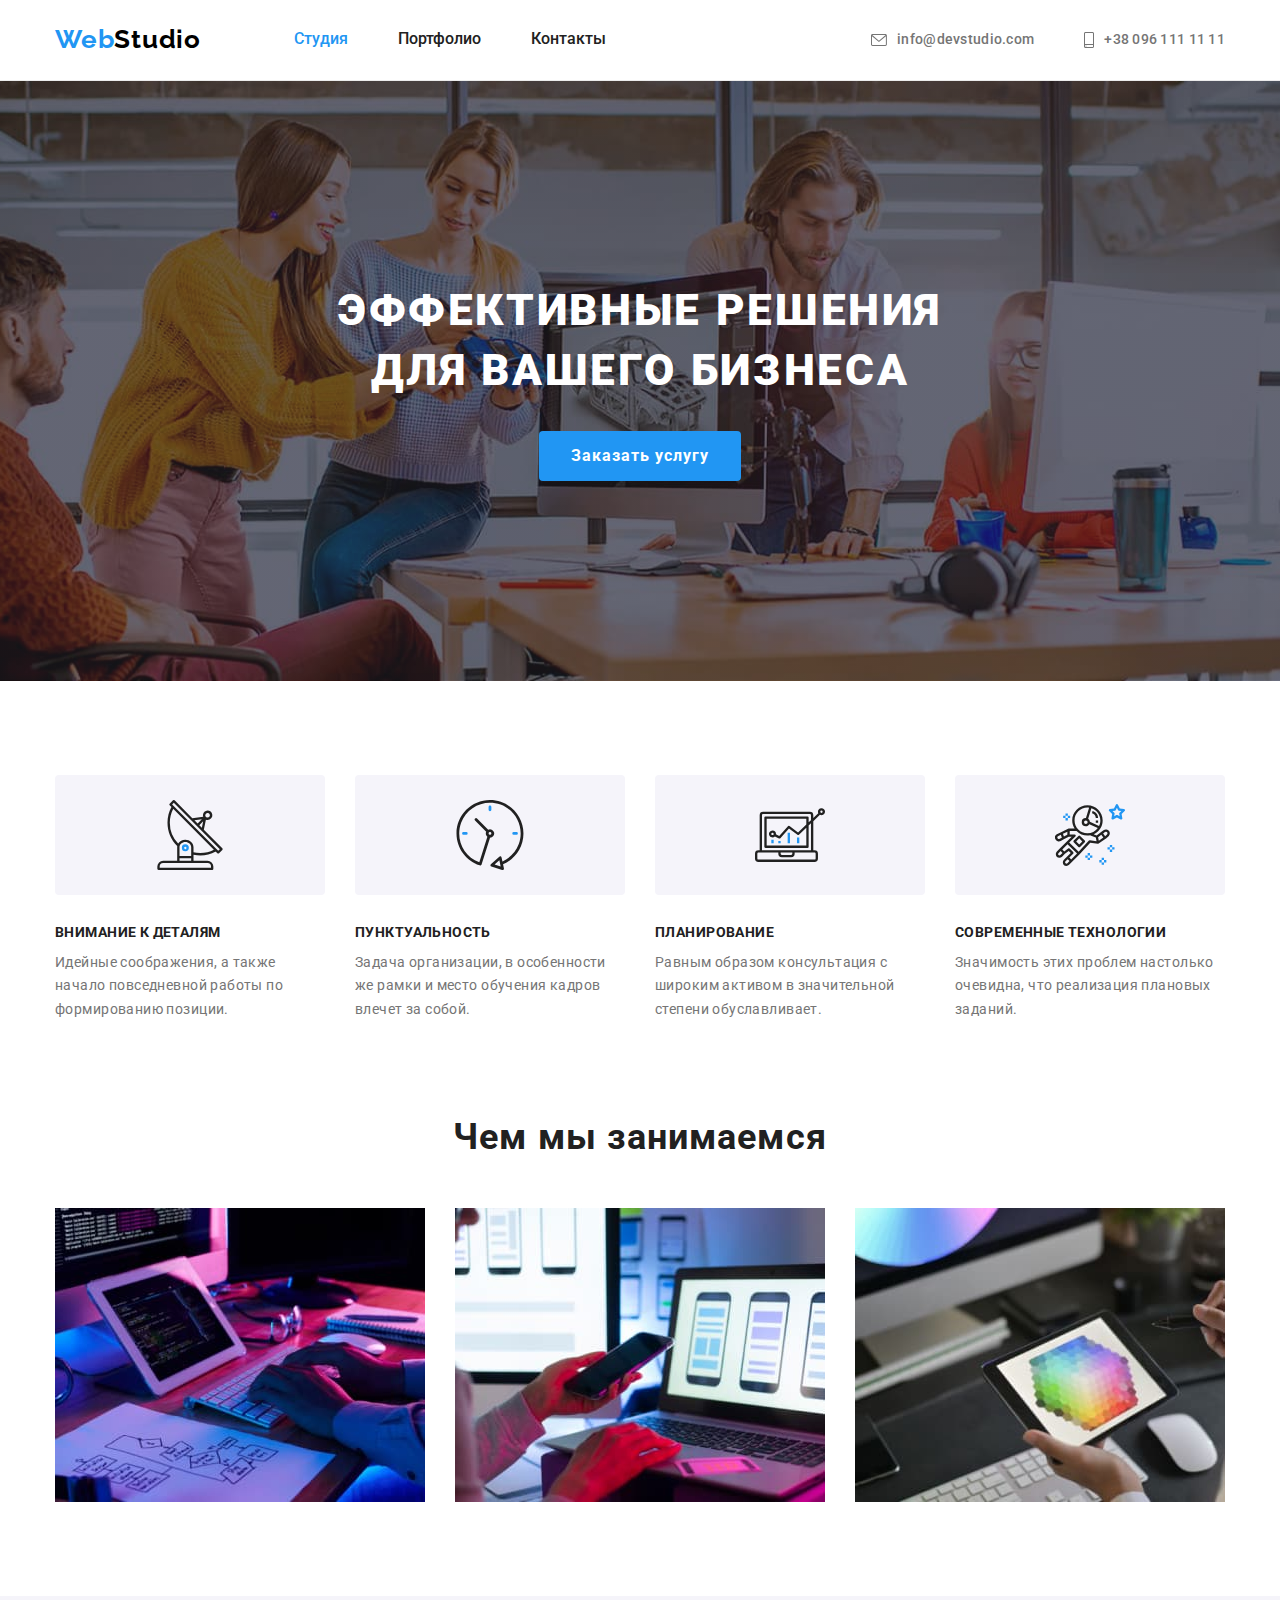
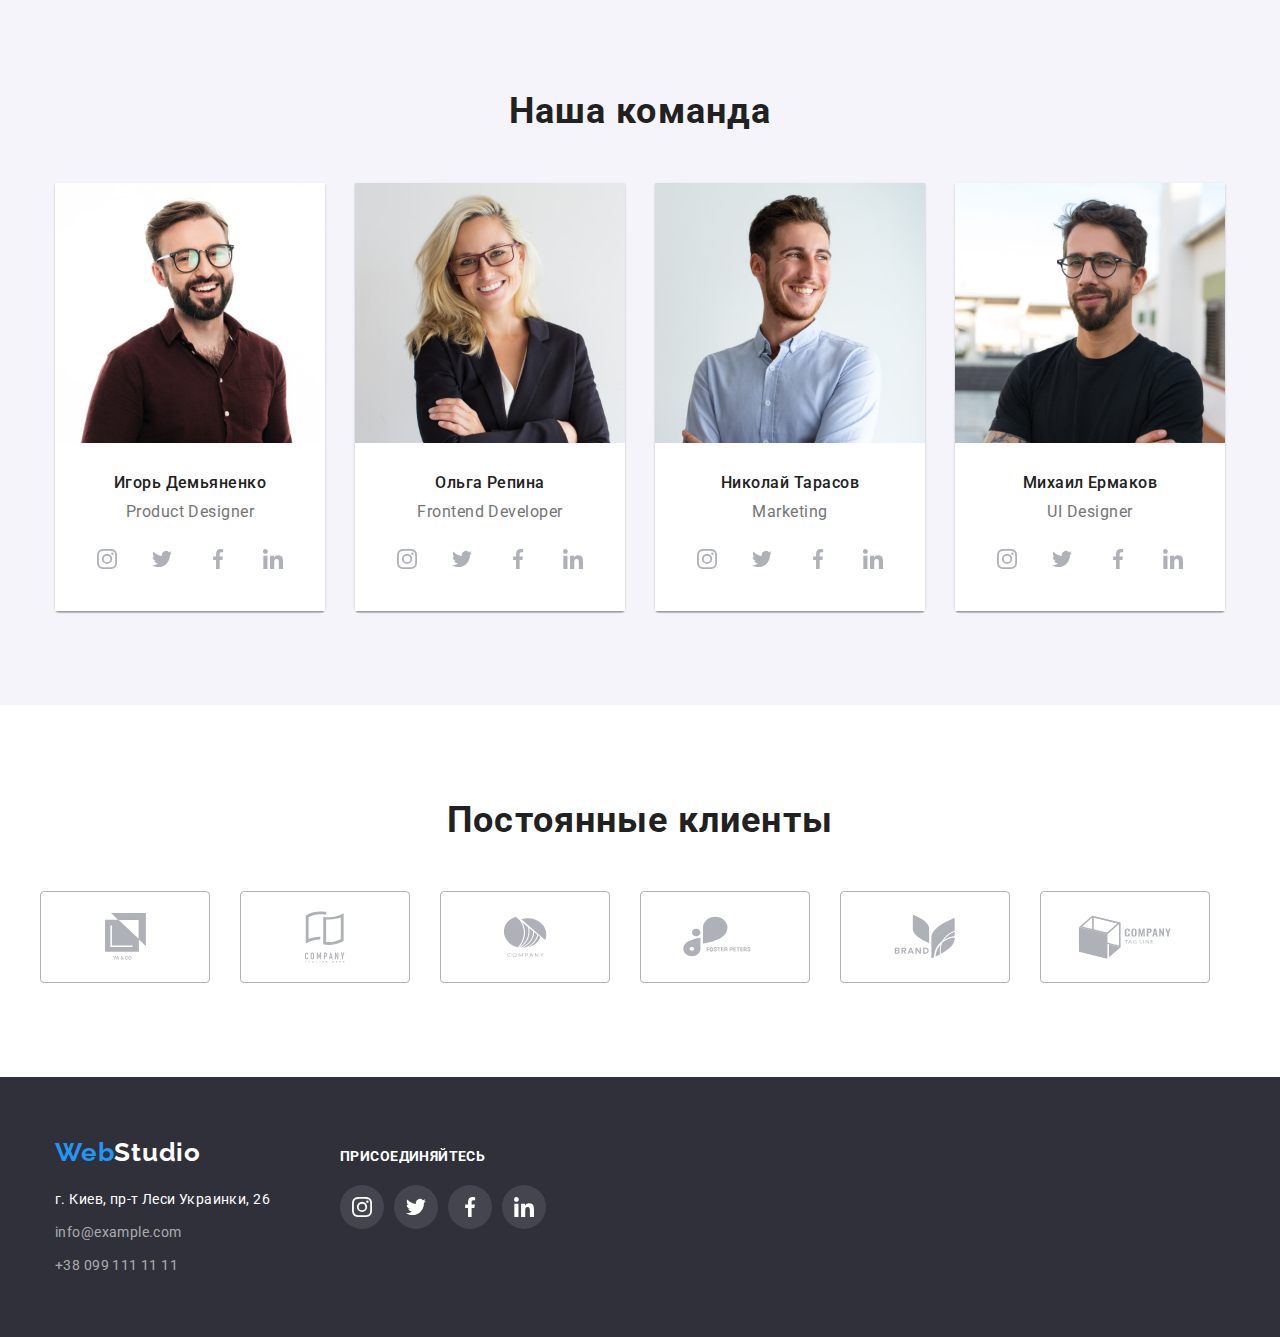
==== index.html @ 6e1f550a "transition-duration" ====
<!DOCTYPE html>
<html lang="ru">
<head>
    <meta charset="UTF-8">
    <meta http-equiv="X-UA-Compatible" content="IE=edge">
    <meta name="viewport" content="width=device-width, initial-scale=1.0">
    <title lang="en">Studio</title>
    <link rel="stylesheet" href="https://cdnjs.cloudflare.com/ajax/libs/modern-normalize/1.0.0/modern-normalize.min.css"/>
    <link rel="preconnect" href="https://fonts.gstatic.com">
    <link href="https://fonts.googleapis.com/css2?family=Raleway:wght@700&family=Roboto:wght@400;500;700;900&display=swap"
        rel="stylesheet">
    <link rel="stylesheet" href="./css/styles.css">
</head>
<body>
    <header class="menu">
        <div class="container">
            <nav class="nav-section">
                <a class="logo link" href="index.html"><span lang="en">Web</span><span lang="en"
                        class="header-studio">Studio</span></a>
                <ul class="site-nav list">
                    <li class="item"><a href="" class="nav-list-item current link">Студия</a></li>
                    <li class="item"><a href="portfolio.html" class="nav-list-item link">Портфолио</a></li>
                    <li class="item"><a href="" class="nav-list-item link">Контакты</a></li>
                </ul>
            </nav>
        <!--contacts-->
            <ul class="contact-list list">
                <li class="item">
                    <a href="mailto:info@devstudio.com" class="contact-list-item link">
                        <svg class="icon-envelope">
                            <use href="./images/icons.svg#icon-envelope"></use>
                        </svg>
                    info@devstudio.com
                    </a>
                </li>
                <li class="item">
                    <a href="tel:+380961111111" class="contact-list-item link">
                        <svg class="icon-smartphone">
                            <use href="./images/icons.svg#icon-smartphone"></use>
                        </svg>
                        +38 096 111 11 11
                    </a>
                </li>
            </ul>
        </div>
    </header>
    <main>
        <!--hero-->
            <section class="hero-section">
                <div class="container">
                    <h1 class="hero-title">Эффективные решения для вашего бизнеса</h1>
                    <button class="modal-btn" type="button">Заказать услугу</button>
                </div>
            </section>
        <!--our_methods-->
            <section class="our-methods-section">
                <div class="container">
                    <h2 class="visually-hidden">our_methods</h2>
                    <ul class="methods-list list">
                        <li class="methods-list-item">
                            <div class="box-icon-methods">
                                <svg class="icon-methods">
                                    <use href="./images/icons.svg#icon-antenna"></use>
                                </svg>
                            </div>
                            <h3 class="methods-list-item-title">Внимание к деталям</h3>
                            <p class="methods-list-item-text">Идейные соображения, а также начало повседневной работы по формированию позиции.</p>
                        </li>
                        <li class="methods-list-item">
                            <div class="box-icon-methods">
                                <svg class="icon-methods">
                                    <use href="./images/icons.svg#icon-clock"></use>
                                </svg>
                            </div>
                            <h3 class="methods-list-item-title">Пунктуальность</h3>
                            <p class="methods-list-item-text">Задача организации, в особенности же рамки и место обучения кадров влечет за собой.</p>
                        </li>
                        <li class="methods-list-item">
                            <div class="box-icon-methods">
                                <svg class="icon-methods">
                                    <use href="./images/icons.svg#icon-diagram"></use>
                                </svg>
                            </div>
                            <h3 class="methods-list-item-title">Планирование</h3>
                            <p class="methods-list-item-text">Равным образом консультация с широким активом в значительной степени обуславливает.</p>
                        </li>
                        <li class="methods-list-item">
                            <div class="box-icon-methods">
                                <svg class="icon-methods">
                                    <use href="./images/icons.svg#icon-astronaut"></use>
                                </svg>
                            </div>
                            <h3 class="methods-list-item-title">Современные технологии</h3>
                            <p class="methods-list-item-text">Значимость этих проблем настолько очевидна, что реализация плановых заданий.</p>
                        </li>
                    </ul>
                </div>
            </section>
            <!--tasks-->
            <section class="tasks">
                <div class="container">
                    <h2 class="tasks-command-title">Чем мы занимаемся</h2>
                        <ul class="tasks-images list">
                            <li class="tasks-images-item"><img class="gap" src="./images/tasks/box1.jpeg" alt="разрабочик создет програмный код на компьютере" width="370"></li>
                            <li class="tasks-images-item"><img class="gap" src="./images/tasks/box2.jpeg" alt="визуализация адаптации отображения приложения на смартфоне" width="370"></li>
                            <li class="tasks-images-item"><img class="gap" src="./images/tasks/box3.jpeg" alt="работа с выбором цвета на дисплее планшета" width="370"></li>
                        </ul>
                </div>
            </section>
        <!--command-->
            <section class="command-section">
                <div class="container">
                    <h2 class="tasks-command-title">Наша команда</h2>
                        <ul class="command-list list">
                            <li class="command-list-item"><img class="thumb-image" src="./images/command/img_0.jpeg" alt="технический специалист Игорь" width="270">
                                <div class="command-thumb">
                                    <h3 class="command-list-item-title">Игорь Демьяненко</h3>
                                    <p class="command-list-item-text" lang="en">Product Designer</p>
                                    <ul class="social-list list">
                                        <li class="social-list-item">
                                            <a href="" class="social-list-link">
                                            <svg class="icon-social-link">
                                                <use href="./images/icons.svg#icon-instagram"></use>
                                            </svg>
                                        </a></li>
                                        <li class="social-list-item">
                                            <a href="" class="social-list-link">
                                            <svg class="icon-social-link">
                                                <use href="./images/icons.svg#icon-twitter"></use>
                                            </svg>
                                        </a></li>
                                        <li class="social-list-item">
                                            <a href="" class="social-list-link">
                                            <svg class="icon-social-link">
                                                <use href="./images/icons.svg#icon-facebook"></use>
                                            </svg>
                                        </a></li>
                                        <li class="social-list-item">
                                            <a href="" class="social-list-link">
                                            <svg class="icon-social-link">
                                                <use href="./images/icons.svg#icon-linkedin"></use>
                                            </svg>
                                        </a></li>
                                    </ul>
                                </div>
                            </li>
                            <li class="command-list-item"><img class="thumb-image" src="./images/command/img_1.jpeg" alt="технический специалист Ольга" width="270">
                                <div class="command-thumb">
                                    <h3 class="command-list-item-title">Ольга Репина</h3>
                                    <p class="command-list-item-text" lang="en">Frontend Developer</p>
                                    <ul class="social-list list">
                                        <li class="social-list-item">
                                            <a href="" class="social-list-link">
                                                <svg class="icon-social-link">
                                                    <use href="./images/icons.svg#icon-instagram"></use>
                                                </svg>
                                            </a>
                                        </li>
                                        <li class="social-list-item">
                                            <a href="" class="social-list-link">
                                                <svg class="icon-social-link">
                                                    <use href="./images/icons.svg#icon-twitter"></use>
                                                </svg>
                                            </a>
                                        </li>
                                        <li class="social-list-item">
                                            <a href="" class="social-list-link">
                                                <svg class="icon-social-link">
                                                    <use href="./images/icons.svg#icon-facebook"></use>
                                                </svg>
                                            </a>
                                        </li>
                                        <li class="social-list-item">
                                            <a href="" class="social-list-link">
                                                <svg class="icon-social-link">
                                                    <use href="./images/icons.svg#icon-linkedin"></use>
                                                </svg>
                                            </a>
                                        </li>
                                    </ul>
                                </div>
                            </li>
                            <li class="command-list-item"><img class="thumb-image" src="./images/command/img_2.jpeg" alt="технический специалист Николай" width="270">
                                <div class="command-thumb">
                                    <h3 class="command-list-item-title">Николай Тарасов</h3>
                                    <p class="command-list-item-text" lang="en">Marketing</p>
                                    <ul class="social-list list">
                                        <li class="social-list-item">
                                            <a href="" class="social-list-link">
                                                <svg class="icon-social-link">
                                                    <use href="./images/icons.svg#icon-instagram"></use>
                                                </svg>
                                            </a>
                                        </li>
                                        <li class="social-list-item">
                                            <a href="" class="social-list-link">
                                                <svg class="icon-social-link">
                                                    <use href="./images/icons.svg#icon-twitter"></use>
                                                </svg>
                                            </a>
                                        </li>
                                        <li class="social-list-item">
                                            <a href="" class="social-list-link">
                                                <svg class="icon-social-link">
                                                    <use href="./images/icons.svg#icon-facebook"></use>
                                                </svg>
                                            </a>
                                        </li>
                                        <li class="social-list-item">
                                            <a href="" class="social-list-link">
                                                <svg class="icon-social-link">
                                                    <use href="./images/icons.svg#icon-linkedin"></use>
                                                </svg>
                                            </a>
                                        </li>
                                    </ul>
                                </div>
                            </li>
                            <li class="command-list-item"><img class="thumb-image" src="./images/command/img_3.jpeg" alt="технический специалист Михаил" width="270">
                                <div class="command-thumb">
                                    <h3 class="command-list-item-title">Михаил Ермаков</h3>
                                    <p class="command-list-item-text" lang="en">UI Designer</p>
                                    <ul class="social-list list">
                                        <li class="social-list-item">
                                            <a href="" class="social-list-link">
                                                <svg class="icon-social-link">
                                                    <use href="./images/icons.svg#icon-instagram"></use>
                                                </svg>
                                            </a>
                                        </li>
                                        <li class="social-list-item">
                                            <a href="" class="social-list-link">
                                                <svg class="icon-social-link">
                                                    <use href="./images/icons.svg#icon-twitter"></use>
                                                </svg>
                                            </a>
                                        </li>
                                        <li class="social-list-item">
                                            <a href="" class="social-list-link">
                                                <svg class="icon-social-link">
                                                    <use href="./images/icons.svg#icon-facebook"></use>
                                                </svg>
                                            </a>
                                        </li>
                                        <li class="social-list-item">
                                            <a href="" class="social-list-link">
                                                <svg class="icon-social-link">
                                                    <use href="./images/icons.svg#icon-linkedin"></use>
                                                </svg>
                                            </a>
                                        </li>
                                    </ul>
                                </div>
                            </li>
                        </ul>
                </div>
            </section>
            <!-- CLIENTS -->
            <section class="clients">
                <div class="container">
                    <h2 class="clients-title">Постоянные клиенты</h2>
                    <ul class="clients-list list">
                        <li class="clients-list-item">
                            <a href="" class="clients-list-link">
                                <svg class="icon-clients" width=41px height=47px>
                                    <use href="./images/icons.svg#icon-group0"></use>
                                </svg>
                            </a>
                        </li>
                        <li class="clients-list-item">
                            <a href="" class="clients-list-link">
                                <svg class="icon-clients" width=40px height=52px>
                                    <use href="./images/icons.svg#icon-group-1"></use>
                                </svg>
                            </a>
                        </li>
                        <li class="clients-list-item">
                            <a href="" class="clients-list-link">
                                <svg class="icon-clients" width=44px height=41px>
                                    <use href="./images/icons.svg#icon-group-2"></use>
                                </svg>
                            </a>
                        </li>
                        <li class="clients-list-item">
                            <a href="" class="clients-list-link">
                                <svg class="icon-clients" width=84px height=41px>
                                    <use href="./images/icons.svg#icon-group-3"></use>
                                </svg>
                            </a>
                        </li>
                        <li class="clients-list-item">
                            <a href="" class="clients-list-link">
                                <svg class="icon-clients" width=62px height=45px>
                                    <use href="./images/icons.svg#icon-group-4"></use>
                                </svg>
                            </a>
                        </li>
                        <li class="clients-list-item">
                            <a href="" class="clients-list-link">
                                <svg class="icon-clients" width=94px height=44px>
                                    <use href="./images/icons.svg#icon-group-5"></use>
                                </svg>
                            </a>
                        </li>
                    </ul>
                </div>
            </section>
    </main>
    <footer class="footer-section">
        <div class="container">
            <div class="footer-basic">
                <a class="logo link" href="index.html"><span lang="en">Web</span><span lang="en" class="footer-studio">Studio</span></a>
                <address class="address-list">
                    <ul class="list">
                        <li class="address-list-item"><a href="https://goo.gl/maps/wNvCTapRVfwGsnRAA" target="_blank" rel="noopener noofferer" class="geoposition link">г. Киев, пр-т Леси Украинки, 26</a></li>
                        <li class="address-list-item"><a href="mailto:info@example.com" class="address-link link">info@example.com</a></li>
                        <li class="address-list-item"><a href="tel:+380991111111" class="address-link link">+38 099 111 11 11</a></li>
                    </ul>
                </address>
            </div>
            <div class="join">
                <h3 class="join-title">присоединяйтесь</h3>
                <ul class="social-list-footer list">
                    <li class="social-list-item-footer">
                        <a href="" class="social-list-link-footer">
                            <svg class="icon-social-link">
                                <use href="./images/icons.svg#icon-instagram"></use>
                            </svg>
                        </a>
                    </li>
                    <li class="social-list-item-footer">
                        <a href="" class="social-list-link-footer">
                            <svg class="icon-social-link">
                                <use href="./images/icons.svg#icon-twitter"></use>
                            </svg>
                        </a>
                    </li>
                    <li class="social-list-item-footer">
                        <a href="" class="social-list-link-footer">
                            <svg class="icon-social-link">
                                <use href="./images/icons.svg#icon-facebook"></use>
                            </svg>
                        </a>
                    </li>
                    <li class="social-list-item-footer">
                        <a href="" class="social-list-link-footer">
                            <svg class="icon-social-link">
                                <use href="./images/icons.svg#icon-linkedin"></use>
                            </svg>
                        </a>
                    </li>
                </ul>
            </div>
        </div>
    </footer>
</body>
</html>
---- css/styles.css ----
/* ============ styles for root ============ */
/* черный цвет текста логотипа #000000 */
/* цвет заголовков #212121 */
/* цвет абзацев #757575 */
/* посвечивание активных страниц, а также при ховере и фокусе цвет #2196f3*/
/* цвет #FFFFFF изменение цвета текста при ховере и фокусе; цвет фона блока "навигация" */
/* цвет фона героя и футера 2F303A */
/* цвет фона секции "команда" */
/* цвет текста с прозрачностью в футере rgba(255, 255, 255, 0.6)*/
/* зазор между карточками в 30 пикселей "card-gap"*/
:root {
  --logo-black-textcolor: #000000;
  --title-textcolor: #212121;
  --paragraph-textcolor: #757575;
  --theme-textcolor: #2196f3;
  --hover-textcolor: #ffffff;
  --main-background-color: #2f303a;
  --command-section-background-color: #f5f4fa;
  --footer-contacts-textcolor: rgba(255, 255, 255, 0.6);
  --card-gap: 30px;
  --line-color: rgba(236, 236, 236, 1);
  --icon-symbol-color: rgba(175, 177, 184, 1);
  --time-transition-duration: 2500ms;
}
/* COMPONENTS */
.container {
  width: 1200px;
  margin-left: auto;
  margin-right: auto;
  padding-left: 15px;
  padding-right: 15px;
}
/* END COMPONENTS */
/* ============ styles for body ============ */
.list {
  list-style: none;
}
.link {
  text-decoration: none;
}
body {
  font-family: "Roboto", sans-serif;
}
h1,
h2,
h3,
h4,
h5,
h6,
p,
ul {
  margin-top: 0px;
  margin-bottom: 0px;
  padding-left: 0px;
}
/* обнуление свойств кнопки */
.button,
.modal-btn,
.modal-btn-portfolio {
  border: none;
  background: transparent;
  color: inherit;
  font-family: inherit;
  cursor: pointer;
}
/* обнуление свойств изображений */
.img {
  display: block;
  max-width: 100%;
  height: auto;
}
/* ============ styles for header ============ */
.menu {
  border-bottom: var(--line-color) solid 1px;
}
.menu .container,
.nav-section {
  display: flex;
  align-items: center;
}
.nav-section {
  padding-top: 24px;
  padding-bottom: 25px;
}
.logo {
  font-family: "Raleway";
  font-weight: 700;
  font-size: 26px;
  line-height: 1.19;
  letter-spacing: 0.03em;
  color: var(--theme-textcolor);
}
.header-studio {
  color: var(--logo-black-textcolor);
}
.nav-list-item:hover,
.nav-list-item:focus {
  color: var(--theme-textcolor);
  transition-duration: var(--time-transition-duration);
  transition-timing-function: cubic-bezier(0.4, 0, 0.2, 1);
}
.site-nav .nav-list-item.current {
  color: var(--theme-textcolor);
}
.site-nav {
  display: flex;
  margin-left: 93px;
  align-items: center;
}
.site-nav .item:not(:last-child) {
  margin-right: 50px;
}
.contact-list {
  display: flex;
  margin-left: auto;
  align-items: center;
}
.contact-list .item:not(:last-child) {
  margin-right: 50px;
}
.nav-list-item,
.contact-list-item {
  align-items: center;
  padding: 32px 0px;
}
.contact-list-item {
  display: flex;
  align-items: center;
  justify-content: center;
  font-weight: 500;
  font-size: 14px;
  line-height: 1.14;
  letter-spacing: 0.02em;
  color: var(--paragraph-textcolor);
}
.nav-list-item {
  font-weight: 500;
  color: var(--title-textcolor);
}
.contact-list-item:hover,
.contact-list-item:focus {
  color: var(--theme-textcolor);
  transition-duration: var(--time-transition-duration);
  transition-timing-function: cubic-bezier(0.4, 0, 0.2, 1);
}
.icon-envelope {
  width: 16px;
  height: 12px;
  margin-right: 10px;
  fill: currentColor;
}
.icon-smartphone {
  width: 10px;
  height: 16px;
  margin-right: 10px;
  fill: currentColor;
}
/* ============ styles for hero ============ */
.hero-section {
  text-align: center;
  padding-top: 200px;
  padding-bottom: 200px;
  margin: 0 auto;
  max-width: 100%;
  background-color: var(--main-background-color);
  background-image: linear-gradient(
      rgba(47, 48, 58, 0.4),
      rgba(47, 48, 58, 0.4)
    ),
    url(../images/hat/Img-hat.jpeg);
  background-position: center;
  background-repeat: no-repeat;
  background-size: cover;
}
.hero-section .container {
  width: 696px;
}
.hero-title {
  font-weight: 900;
  font-size: 44px;
  line-height: 1.36;
  letter-spacing: 0.06em;
  text-transform: uppercase;
  color: var(--hover-textcolor);
}
.modal-btn {
  padding: 10px 32px;
  margin-top: var(--card-gap);
  border-radius: 4px;
  font-weight: 700;
  font-size: 16px;
  line-height: 1.87;
  letter-spacing: 0.06em;
  color: var(--hover-textcolor);
  background-color: var(--theme-textcolor);
}

/* ============ styles for our_methods ============ */
.visually-hidden {
  position: absolute;
  clip: rect(0 0 0 0);
  width: 1px;
  height: 1px;
  margin: -1px;
}
.our-methods-section {
  padding-top: 94px;
}
.methods-list {
  display: flex;
  margin-left: calc(-1 * var(--card-gap));
  padding: 0;
}
.methods-list-item {
  flex-basis: calc(100% / 4 - var(--card-gap));
  margin-left: var(--card-gap);
}
.methods-list-item-title {
  font-weight: 700;
  font-size: 14px;
  line-height: 1.14;
  letter-spacing: 0.03em;
  text-transform: uppercase;
  color: var(--title-textcolor);
}
.methods-list-item-text {
  margin-top: 10px;
  font-size: 14px;
  line-height: 1.71;
  letter-spacing: 0.03em;
  color: var(--paragraph-textcolor);
}
.icon-methods {
  width: 70px;
  height: 70px;
}
.box-icon-methods {
  display: flex;
  justify-content: center;
  align-items: center;
  width: 270px;
  height: 120px;
  margin-bottom: 30px;
  /* padding: 25px 100px; */
  background: var(--command-section-background-color);
  border-radius: 4px;
}
/* ============ styles for tasks ============ */
.tasks {
  text-align: center;
  padding: 94px 0px;
}
.tasks-images {
  display: flex;
  margin-top: 50px;
  margin-left: calc(-1 * var(--card-gap));
}
.tasks-images-item {
  margin-left: var(--card-gap);
}
.tasks-images > .tasks-images-item {
  flex-basis: calc((100% / 3) - var(--card-gap));
}
.tasks-images-item .gap {
  display: block;
}
/* ============ styles for command ============ */
.command-section {
  padding-top: 94px;
  padding-bottom: 94px;
  width: 1600px;
  max-width: 100%;
  margin: 0 auto;
  background-color: var(--command-section-background-color);
}
.command-thumb {
  padding: 30px;
  background-color: var(--hover-textcolor);
}
.tasks-command-title {
  text-align: center;
  font-weight: 700;
  font-size: 36px;
  line-height: 1.17;
  letter-spacing: 0.03em;
  color: var(--title-textcolor);
}
.command-list {
  display: flex;
  margin-top: 50px;
  margin-left: calc(-1 * var(--card-gap));
}
.command-list > .command-list-item {
  flex-basis: calc((100% / 3) - var(--card-gap));
}
.command-list-item {
  text-align: center;
  box-shadow: 0px 1px 3px rgba(0, 0, 0, 0.12), 0px 1px 1px rgba(0, 0, 0, 0.14),
    0px 2px 1px rgba(0, 0, 0, 0.2);
  border-radius: 0px 0px 4px 4px;
  margin-left: var(--card-gap);
}
.command-list-item-title {
  font-weight: 500;
  font-size: 16px;
  line-height: 1.19;
  letter-spacing: 0.03em;
  color: var(--title-textcolor);
}
.command-list-item-text {
  margin-top: 10px;
  font-size: 16px;
  line-height: 1.19;
  letter-spacing: 0.03em;
  color: var(--paragraph-textcolor);
}
.social-list {
  display: flex;
  justify-content: space-between;
  margin-top: 16px;
}
.social-list-link {
  display: flex;
  align-items: center;
  justify-content: center;
  width: 44px;
  height: 44px;
  border-radius: 50%;
  background-color: var(--card-gap);
  fill: var(--icon-symbol-color);
}
.icon-social-link {
  width: 20px;
  height: 20px;
}
.social-list-link:hover,
.social-list-link:focus {
  background-color: var(--theme-textcolor);
  fill: var(--hover-textcolor);
  transition-duration: var(--time-transition-duration);
  transition-timing-function: cubic-bezier(0.4, 0, 0.2, 1);
}
/* ============ styles for CLIENTS ============ */
.clients .container {
  padding: 94px 0px;
}
.clients-title {
  font-weight: 700;
  font-size: 36px;
  line-height: 1.17;
  text-align: center;
  letter-spacing: 0.03em;
  color: var(--title-textcolor);
}
.clients-list {
  display: flex;
  margin-top: 50px;
}
.clients-list .clients-list-item:not(:last-child) {
  margin-right: 30px;
}
.clients-list-link {
  display: flex;
  align-items: center;
  justify-content: center;
  width: 170px;
  height: 92px;
  border: 1px solid #afb1b8;
  box-sizing: border-box;
  border-radius: 4px;
  fill: var(--icon-symbol-color);
}
.clients-list-link:hover,
.clients-list-link:focus {
  fill: var(--theme-textcolor);
  border-color: var(--theme-textcolor);
  transition-duration: var(--time-transition-duration);
  transition-timing-function: cubic-bezier(0.4, 0, 0.2, 1);
}
.icon-clients {
}
/* ============ styles for footer ============ */
.footer-section {
  padding: 60px 0px;
  width: 1600px;
  max-width: 100%;
  margin: 0 auto;
  background-color: var(--main-background-color);
}
.footer-studio {
  color: var(--hover-textcolor);
}
.address-list {
  margin-top: 20px;
  font-style: inherit;
}
.geoposition,
.address-link {
  font-weight: 400;
  font-size: 14px;
  line-height: 1.71;
  letter-spacing: 0.03em;
}
.geoposition {
  color: var(--hover-textcolor);
}
.geoposition:hover,
.geoposition:focus {
  color: var(--theme-textcolor);
  transition-duration: var(--time-transition-duration);
  transition-timing-function: cubic-bezier(0.4, 0, 0.2, 1);
}
.address-link {
  color: var(--footer-contacts-textcolor);
}
.address-link:hover,
.address-link:focus {
  color: var(--theme-textcolor);
  transition-duration: var(--time-transition-duration);
  transition-timing-function: cubic-bezier(0.4, 0, 0.2, 1);
}
.address-list-item {
  margin-top: 9px;
}
.address-list-item:first-child {
  margin-top: 0;
}
.social-list {
  display: flex;
  justify-content: space-between;
  margin-top: 16px;
}
.footer-section .container {
  display: flex;
  align-items: baseline;
}
.join {
  margin-left: 70px;
}
.join-title {
  text-transform: uppercase;
  font-weight: 700;
  font-size: 14px;
  line-height: 1.14;
  letter-spacing: 0.03em;
  color: var(--hover-textcolor);
}
.social-list-footer {
  display: flex;
  margin-top: 20px;
}
.social-list-item-footer:not(:last-child) {
  margin-right: 10px;
}
.social-list-link-footer {
  display: flex;
  align-items: center;
  justify-content: center;
  width: 44px;
  height: 44px;
  border-radius: 50%;
  background-color: rgba(255, 255, 255, 0.1);
  fill: var(--hover-textcolor);
}
.social-list-link-footer:hover,
.social-list-link-footer:focus {
  background-color: var(--theme-textcolor);
  transition-duration: var(--time-transition-duration);
  transition-timing-function: cubic-bezier(0.4, 0, 0.2, 1);
}

/* ============ styles for PAGE portfolio ============ */
.port {
  padding-top: 94px;
  padding-bottom: 94px;
}
.btn-portfolio {
  display: flex;
  justify-content: center;
  margin-bottom: 50px;
}
.modal-btn-portfolio {
  padding: 6px 22px;
  border-radius: 4px;
  font-weight: 500;
  font-size: 16px;
  line-height: 1.62;
  text-align: center;
  letter-spacing: 0.03em;
  color: var(--title-textcolor);
  background-color: var(--command-section-background-color);
}
.site-nav .item:not(:last-child) {
  margin-right: 50px;
}
.btn-portfolio > .btn-portfolio-item:not(:last-child) {
  margin-right: 8px;
}
.modal-btn-portfolio:hover,
.modal-btn-portfolio:focus {
  color: var(--hover-textcolor);
  background-color: var(--theme-textcolor);
  box-shadow: 0px 3px 1px rgba(0, 0, 0, 0.1), 0px 1px 2px rgba(0, 0, 0, 0.08),
    0px 2px 2px rgba(0, 0, 0, 0.12);
  transition-duration: var(--time-transition-duration);
  transition-timing-function: cubic-bezier(0.4, 0, 0.2, 1);
}
.btn-portfolio .modal-btn-portfolio.current {
  background-color: var(--theme-textcolor);
  color: var(--hover-textcolor);
}
.thumb-list h3 {
  font-weight: 700;
  font-size: 18px;
  line-height: 2;
  letter-spacing: 0.06em;
  color: var(--title-textcolor);
}
.thumb-list p {
  margin-top: 4px;
  font-weight: 400;
  font-size: 16px;
  line-height: 1.87;
  letter-spacing: 0.03em;
  color: var(--paragraph-textcolor);
}
.thumb-list {
  display: flex;
  flex-wrap: wrap;
  margin-left: calc(-1 * var(--card-gap));
  margin-top: calc(-1 * var(--card-gap));
}
.thumb-list .thumb {
  margin-left: var(--card-gap);
  margin-top: var(--card-gap);
  flex-basis: calc((100% / 3) - var(--card-gap));
}
.thumb-link {
  display: inline-block;
}
.thumb-link:hover,
.thumb-link:focus {
  box-shadow: 0px 1px 1px rgba(0, 0, 0, 0.12), 0px 4px 4px rgba(0, 0, 0, 0.06),
    1px 4px 6px rgba(0, 0, 0, 0.16);
  transition-duration: var(--time-transition-duration);
  transition-timing-function: cubic-bezier(0.4, 0, 0.2, 1);
}
.thumb-image {
  display: block;
  width: 100%;
}
.thumb-text {
  padding: 20px 24px;
  border: var(--line-color) solid 1px;
  border-top: 0;
}
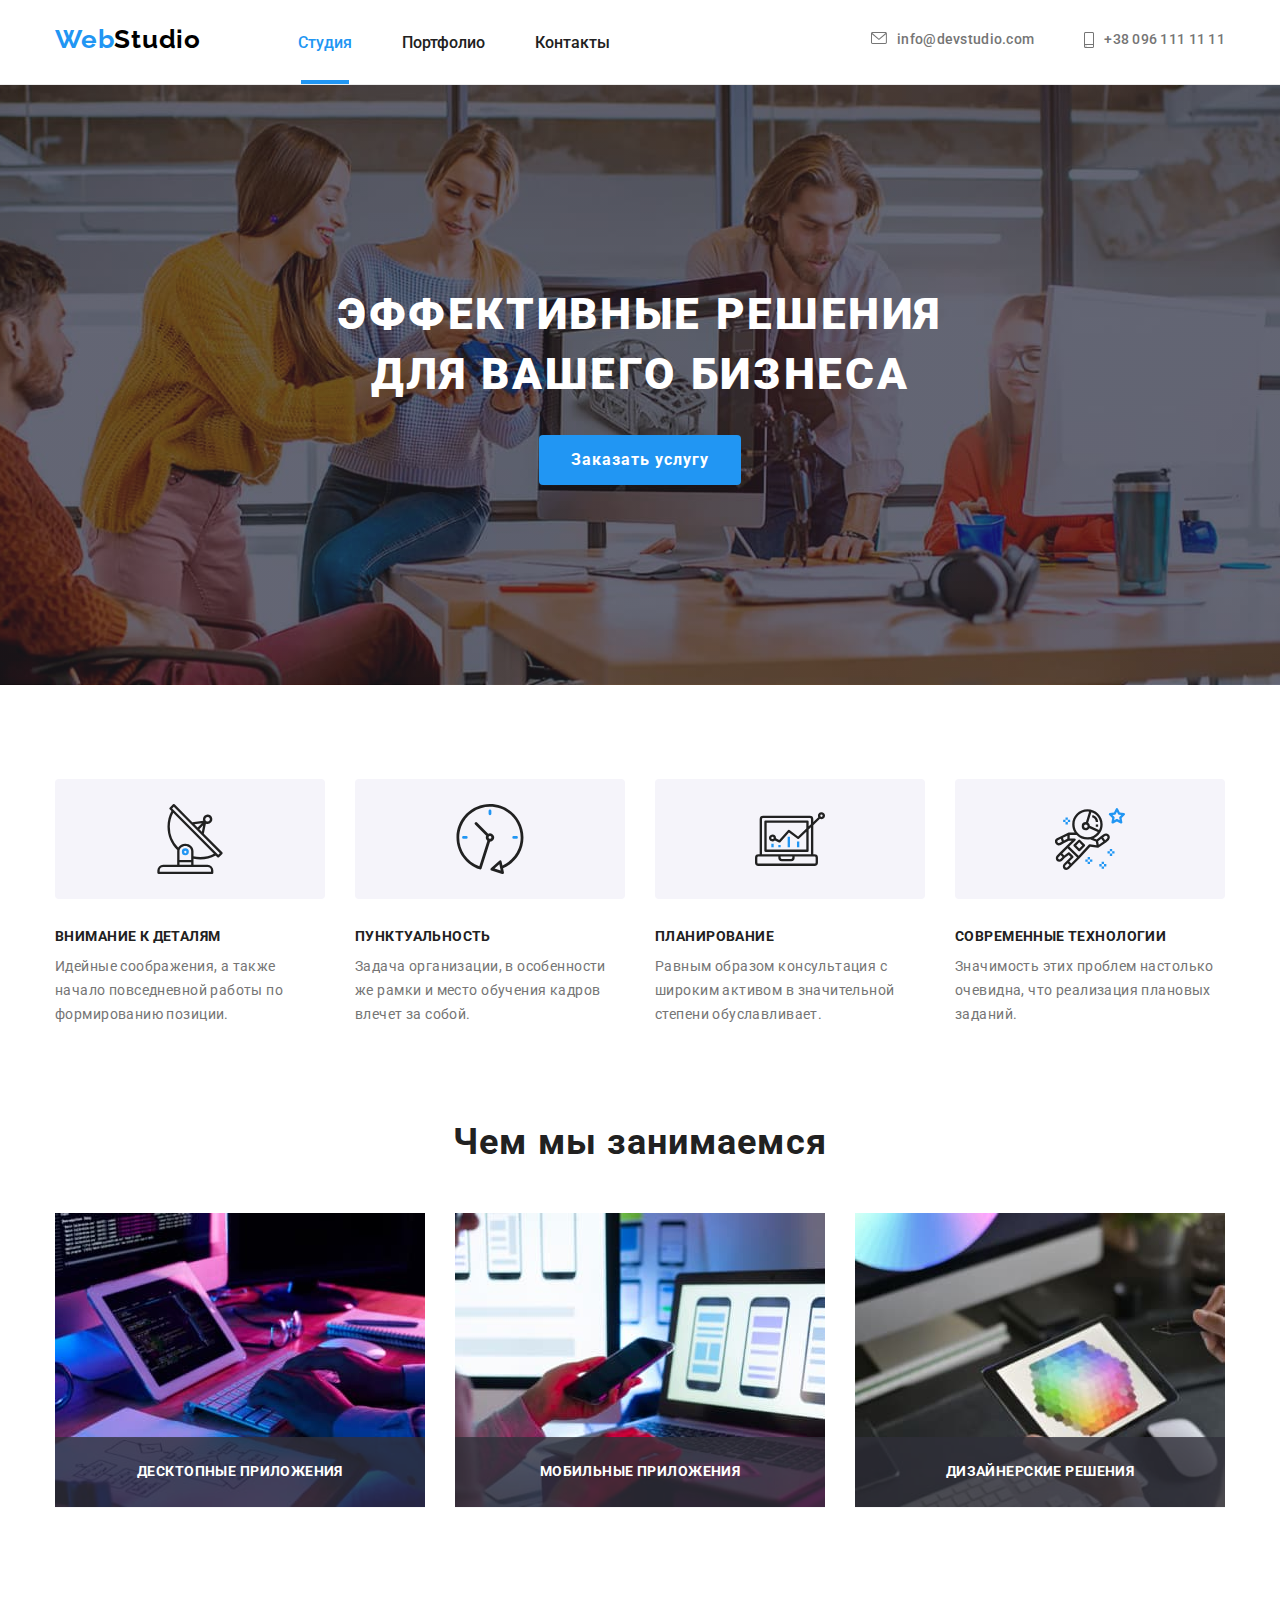
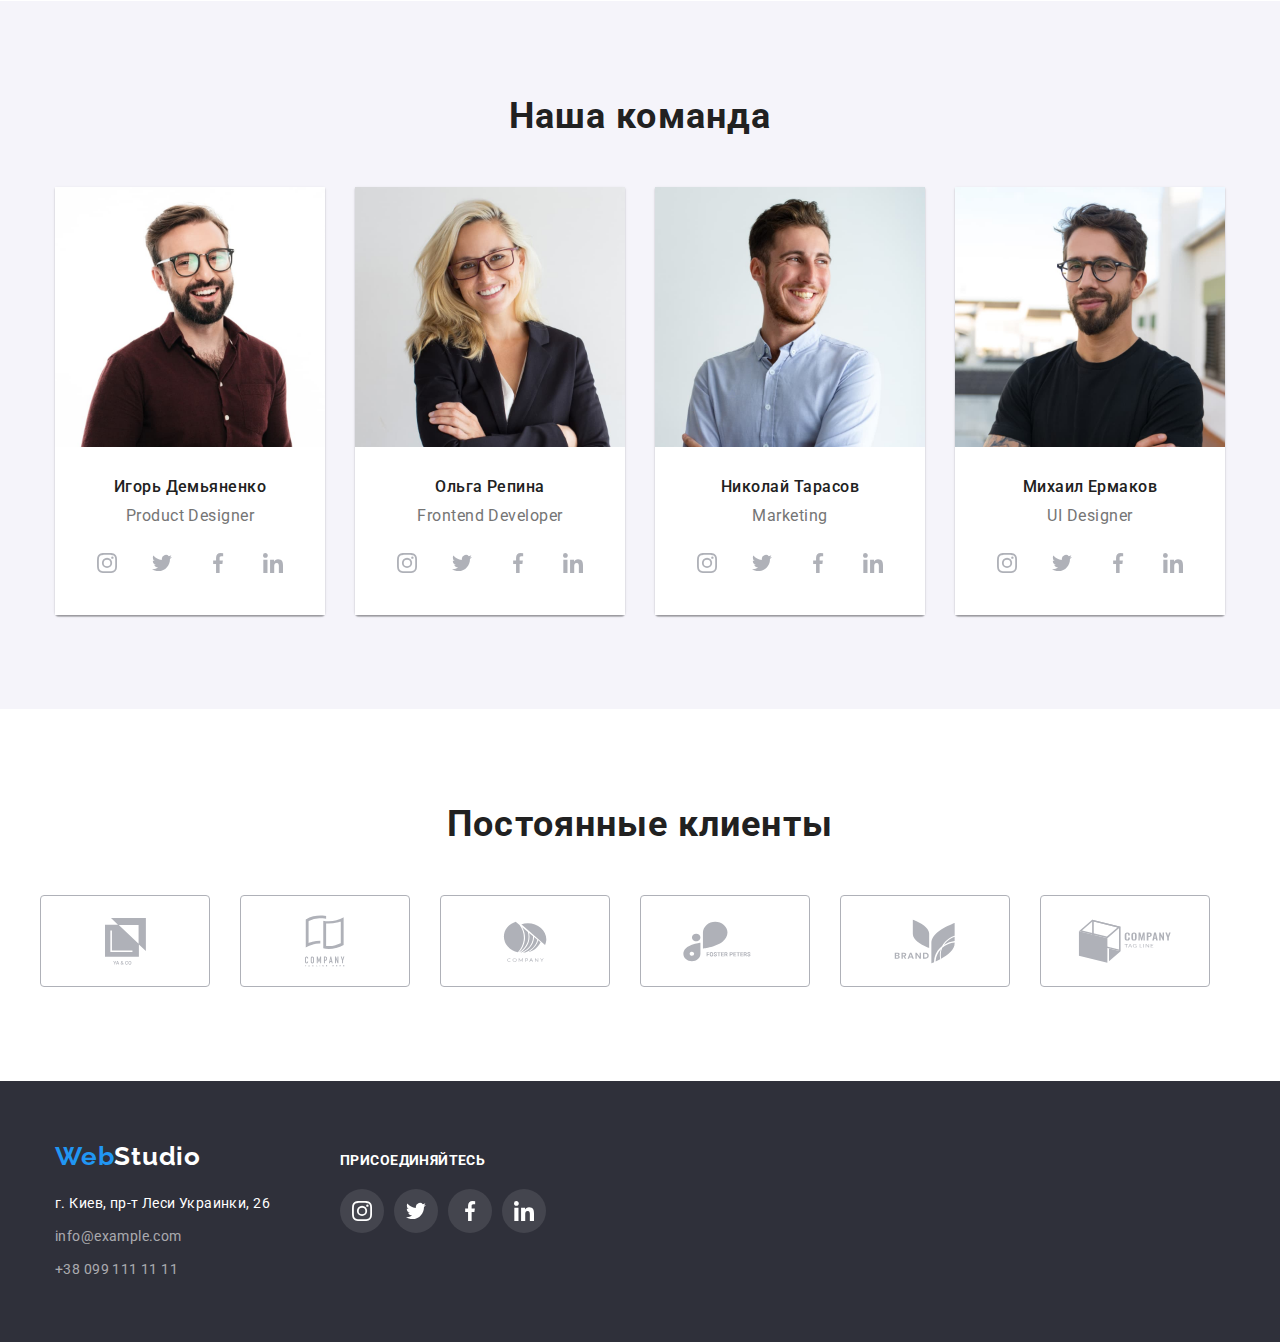
==== commit e84c1ab2: "overlay" ====
--- a/index.html
+++ b/index.html
@@ -101,9 +101,21 @@
                 <div class="container">
                     <h2 class="tasks-command-title">Чем мы занимаемся</h2>
                         <ul class="tasks-images list">
-                            <li class="tasks-images-item"><img class="gap" src="./images/tasks/box1.jpeg" alt="разрабочик создет програмный код на компьютере" width="370"></li>
-                            <li class="tasks-images-item"><img class="gap" src="./images/tasks/box2.jpeg" alt="визуализация адаптации отображения приложения на смартфоне" width="370"></li>
-                            <li class="tasks-images-item"><img class="gap" src="./images/tasks/box3.jpeg" alt="работа с выбором цвета на дисплее планшета" width="370"></li>
+                            <li class="tasks-images-item"><img class="gap" src="./images/tasks/box1.jpeg" alt="разрабочик создет програмный код на компьютере" width="370">
+                                <div class="tasks-text">
+                                    <p class="tasks-text-item">Десктопные приложения</p>
+                                </div>
+                            </li>
+                            <li class="tasks-images-item"><img class="gap" src="./images/tasks/box2.jpeg" alt="визуализация адаптации отображения приложения на смартфоне" width="370">
+                                <div class="tasks-text">
+                                    <p class="tasks-text-item">Мобильные приложения</p>
+                                </div>
+                            </li>
+                            <li class="tasks-images-item"><img class="gap" src="./images/tasks/box3.jpeg" alt="работа с выбором цвета на дисплее планшета" width="370">
+                                <div class="tasks-text">
+                                    <p class="tasks-text-item">Дизайнерские решения</p>
+                                </div>
+                            </li>
                         </ul>
                 </div>
             </section>
--- a/css/styles.css
+++ b/css/styles.css
@@ -20,7 +20,9 @@
   --card-gap: 30px;
   --line-color: rgba(236, 236, 236, 1);
   --icon-symbol-color: rgba(175, 177, 184, 1);
-  --time-transition-duration: 2500ms;
+  --time-transition-duration: 250ms;
+  --timing-function: cubic-bezier(0.4, 0, 0.2, 1);
+  --tasks-text-background: rgba(47, 48, 58, 0.8);
 }
 /* COMPONENTS */
 .container {
@@ -73,14 +75,13 @@
 .menu {
   border-bottom: var(--line-color) solid 1px;
 }
-.menu .container,
-.nav-section {
-  display: flex;
-  align-items: center;
+.menu .container {
+  display: flex;
+  /* align-items: center; */
 }
 .nav-section {
   padding-top: 24px;
-  padding-bottom: 25px;
+  /* padding-bottom: 25px; */
 }
 .logo {
   font-family: "Raleway";
@@ -92,20 +93,33 @@
 }
 .header-studio {
   color: var(--logo-black-textcolor);
+}
+.site-nav {
+  display: inline-flex;
+  /* align-items: center; */
+  margin-left: 93px;
 }
 .nav-list-item:hover,
 .nav-list-item:focus {
   color: var(--theme-textcolor);
   transition-duration: var(--time-transition-duration);
-  transition-timing-function: cubic-bezier(0.4, 0, 0.2, 1);
+  transition-timing-function: var(--timing-function);
 }
 .site-nav .nav-list-item.current {
   color: var(--theme-textcolor);
 }
-.site-nav {
+.nav-list-item.current::after {
+  display: block;
+  content: "";
+  width: 48px;
+  height: 4px;
+  margin: 0 auto;
+  margin-top: 28px;
+  background-color: #2196f3;
+}
+.nav-list-item.current .site-nav {
   display: flex;
   margin-left: 93px;
-  align-items: center;
 }
 .site-nav .item:not(:last-child) {
   margin-right: 50px;
@@ -113,20 +127,20 @@
 .contact-list {
   display: flex;
   margin-left: auto;
-  align-items: center;
+  /* align-items: center; */
 }
 .contact-list .item:not(:last-child) {
   margin-right: 50px;
 }
 .nav-list-item,
 .contact-list-item {
-  align-items: center;
+  /* align-items: center; */
   padding: 32px 0px;
 }
 .contact-list-item {
   display: flex;
-  align-items: center;
-  justify-content: center;
+  /* align-items: center;
+  justify-content: center; */
   font-weight: 500;
   font-size: 14px;
   line-height: 1.14;
@@ -141,7 +155,7 @@
 .contact-list-item:focus {
   color: var(--theme-textcolor);
   transition-duration: var(--time-transition-duration);
-  transition-timing-function: cubic-bezier(0.4, 0, 0.2, 1);
+  transition-timing-function: var(--timing-function);
 }
 .icon-envelope {
   width: 16px;
@@ -256,6 +270,7 @@
   margin-left: calc(-1 * var(--card-gap));
 }
 .tasks-images-item {
+  position: relative;
   margin-left: var(--card-gap);
 }
 .tasks-images > .tasks-images-item {
@@ -263,6 +278,22 @@
 }
 .tasks-images-item .gap {
   display: block;
+}
+.tasks-text {
+  position: absolute;
+  width: 100%;
+  transform: translateY(-100%);
+  padding: 27px 27px;
+  background-color: var(--tasks-text-background);
+}
+.tasks-text-item {
+  font-weight: 700;
+  font-size: 14px;
+  line-height: 1.14;
+  text-align: center;
+  letter-spacing: 0.03em;
+  text-transform: uppercase;
+  color: var(--hover-textcolor);
 }
 /* ============ styles for command ============ */
 .command-section {
@@ -338,7 +369,7 @@
   background-color: var(--theme-textcolor);
   fill: var(--hover-textcolor);
   transition-duration: var(--time-transition-duration);
-  transition-timing-function: cubic-bezier(0.4, 0, 0.2, 1);
+  transition-timing-function: var(--timing-function);
 }
 /* ============ styles for CLIENTS ============ */
 .clients .container {
@@ -375,7 +406,7 @@
   fill: var(--theme-textcolor);
   border-color: var(--theme-textcolor);
   transition-duration: var(--time-transition-duration);
-  transition-timing-function: cubic-bezier(0.4, 0, 0.2, 1);
+  transition-timing-function: var(--timing-function);
 }
 .icon-clients {
 }
@@ -408,7 +439,7 @@
 .geoposition:focus {
   color: var(--theme-textcolor);
   transition-duration: var(--time-transition-duration);
-  transition-timing-function: cubic-bezier(0.4, 0, 0.2, 1);
+  transition-timing-function: var(--timing-function);
 }
 .address-link {
   color: var(--footer-contacts-textcolor);
@@ -417,7 +448,7 @@
 .address-link:focus {
   color: var(--theme-textcolor);
   transition-duration: var(--time-transition-duration);
-  transition-timing-function: cubic-bezier(0.4, 0, 0.2, 1);
+  transition-timing-function: var(--timing-function);
 }
 .address-list-item {
   margin-top: 9px;
@@ -466,7 +497,7 @@
 .social-list-link-footer:focus {
   background-color: var(--theme-textcolor);
   transition-duration: var(--time-transition-duration);
-  transition-timing-function: cubic-bezier(0.4, 0, 0.2, 1);
+  transition-timing-function: var(--timing-function);
 }
 
 /* ============ styles for PAGE portfolio ============ */
@@ -503,20 +534,20 @@
   box-shadow: 0px 3px 1px rgba(0, 0, 0, 0.1), 0px 1px 2px rgba(0, 0, 0, 0.08),
     0px 2px 2px rgba(0, 0, 0, 0.12);
   transition-duration: var(--time-transition-duration);
-  transition-timing-function: cubic-bezier(0.4, 0, 0.2, 1);
+  transition-timing-function: var(--timing-function);
 }
 .btn-portfolio .modal-btn-portfolio.current {
   background-color: var(--theme-textcolor);
   color: var(--hover-textcolor);
 }
-.thumb-list h3 {
+.thumb-text h3 {
   font-weight: 700;
   font-size: 18px;
   line-height: 2;
   letter-spacing: 0.06em;
   color: var(--title-textcolor);
 }
-.thumb-list p {
+.thumb-text p {
   margin-top: 4px;
   font-weight: 400;
   font-size: 16px;
@@ -536,14 +567,15 @@
   flex-basis: calc((100% / 3) - var(--card-gap));
 }
 .thumb-link {
-  display: inline-block;
+  display: block;
+  position: relative;
 }
 .thumb-link:hover,
 .thumb-link:focus {
   box-shadow: 0px 1px 1px rgba(0, 0, 0, 0.12), 0px 4px 4px rgba(0, 0, 0, 0.06),
     1px 4px 6px rgba(0, 0, 0, 0.16);
   transition-duration: var(--time-transition-duration);
-  transition-timing-function: cubic-bezier(0.4, 0, 0.2, 1);
+  transition-timing-function: var(--timing-function);
 }
 .thumb-image {
   display: block;
@@ -554,3 +586,15 @@
   border: var(--line-color) solid 1px;
   border-top: 0;
 }
+.overlay {
+  position: absolute;
+  top: 0;
+  left: 0;
+  padding: 63px 24px;
+  background-color: rgba(33, 150, 243, 0.9);
+  font-weight: 400;
+  font-size: 18px;
+  line-height: 1.56;
+  letter-spacing: 0.03em;
+  color: var(--hover-textcolor);
+}
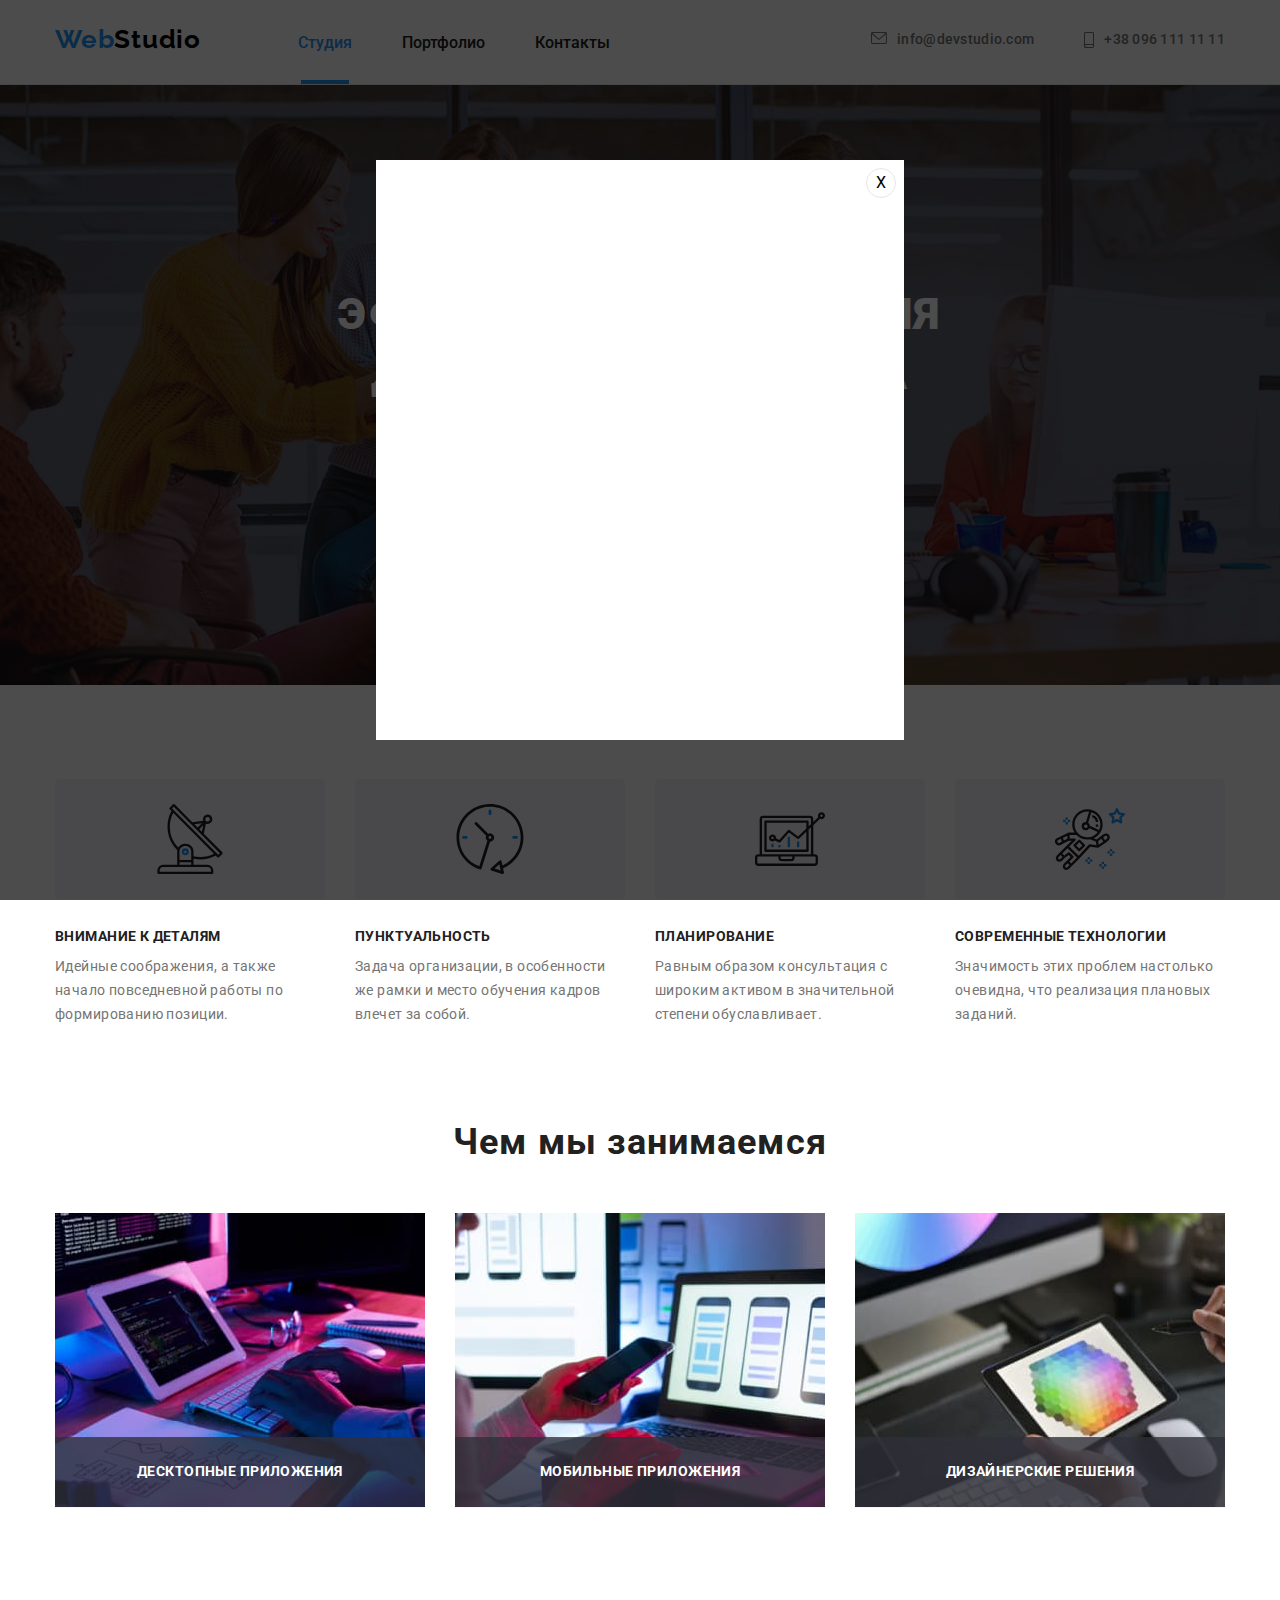
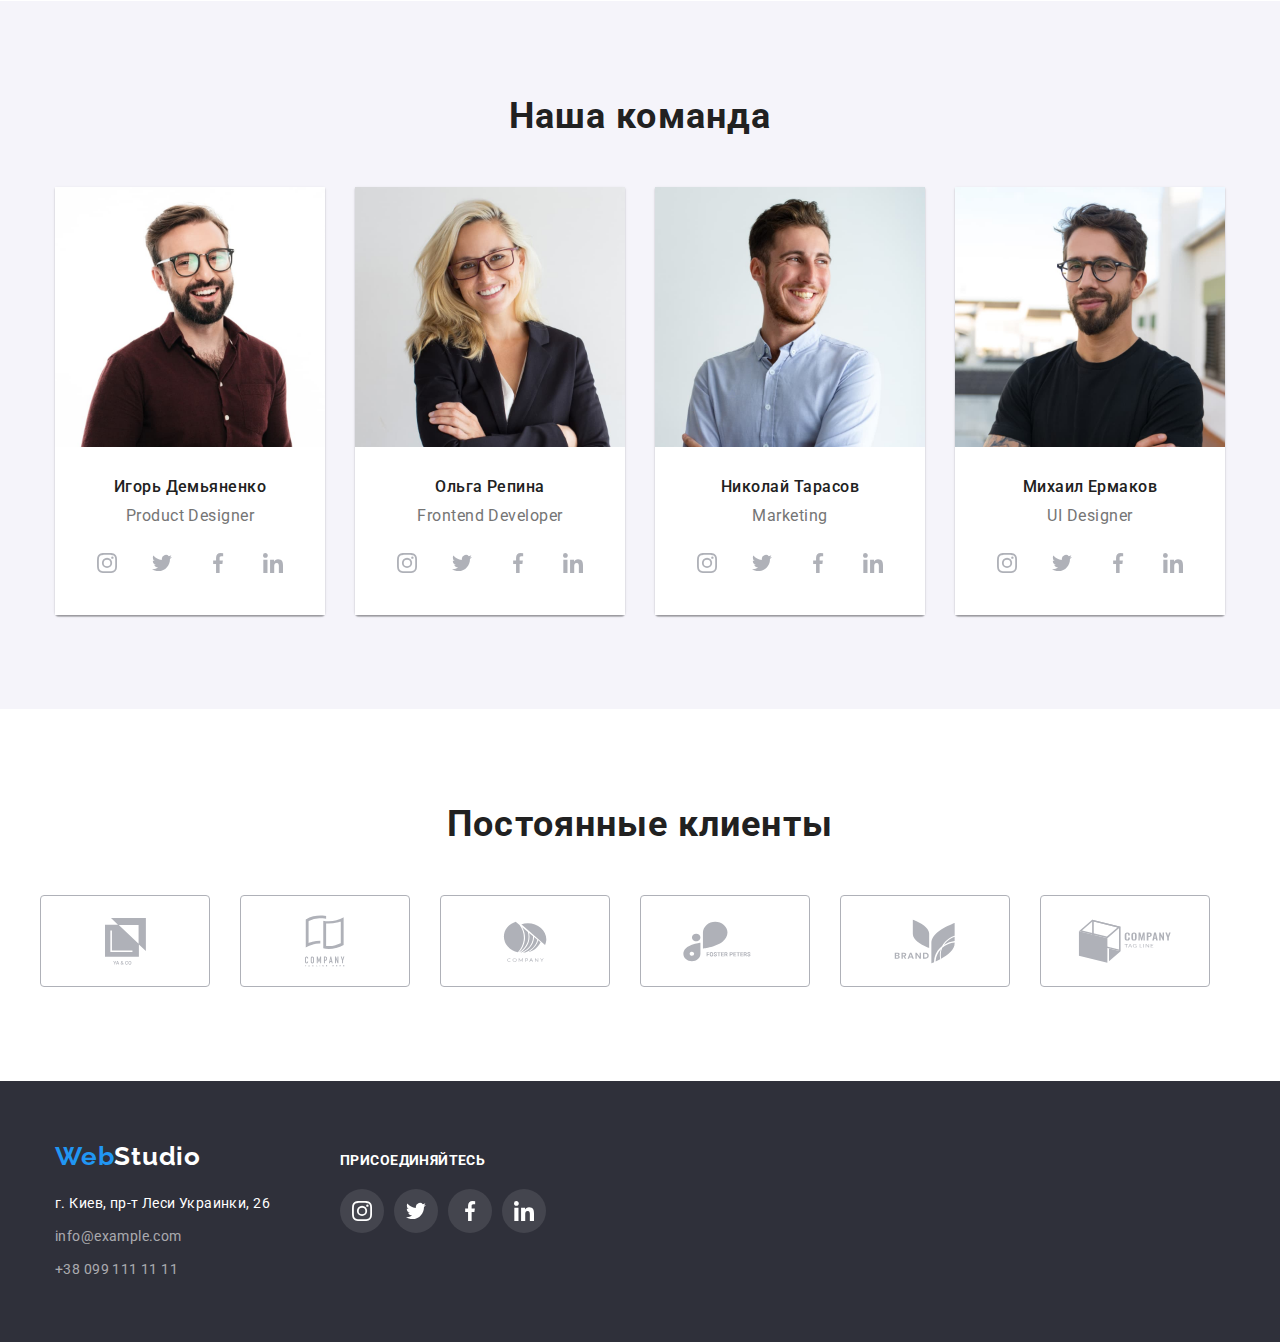
==== commit 6c95ff2a: "backdrop" ====
--- a/index.html
+++ b/index.html
@@ -49,7 +49,7 @@
             <section class="hero-section">
                 <div class="container">
                     <h1 class="hero-title">Эффективные решения для вашего бизнеса</h1>
-                    <button class="modal-btn" type="button">Заказать услугу</button>
+                    <button class="modal-btn" type="button" data-modal-open>Заказать услугу</button>
                 </div>
             </section>
         <!--our_methods-->
@@ -365,5 +365,17 @@
             </div>
         </div>
     </footer>
+
+    <div class="backdrop" data-modal>
+        <div class="modal" data-modal-close>
+            <button type="button" class="close-btn">X
+                <!-- <svg>
+                </svg> -->
+            </button>
+
+        </div>
+
+    </div>
+    <script src="./js/modal.js"></script>
 </body>
 </html>--- a/css/styles.css
+++ b/css/styles.css
@@ -568,7 +568,6 @@
 }
 .thumb-link {
   display: block;
-  position: relative;
 }
 .thumb-link:hover,
 .thumb-link:focus {
@@ -586,10 +585,17 @@
   border: var(--line-color) solid 1px;
   border-top: 0;
 }
+.thumb-box {
+  position: relative;
+  overflow: hidden;
+}
 .overlay {
   position: absolute;
   top: 0;
   left: 0;
+  width: 100%;
+  height: 100%;
+  overflow: auto;
   padding: 63px 24px;
   background-color: rgba(33, 150, 243, 0.9);
   font-weight: 400;
@@ -597,4 +603,42 @@
   line-height: 1.56;
   letter-spacing: 0.03em;
   color: var(--hover-textcolor);
-}
+
+  transform: translateY(100%);
+  transition: transform 500ms linear;
+}
+.thumb-link:hover .overlay,
+.thumb-link:focus .overlay {
+  transform: translateY(0%);
+}
+/* ============ styles for MODAL WINDOW ============ */
+
+.backdrop {
+  position: fixed;
+  top: 0;
+  left: 0;
+  width: 100vw;
+  height: 100vh;
+  background-color: rgbA(0, 0, 0, 0.7);
+}
+.modal {
+  position: absolute;
+  left: 50%;
+  top: 50%;
+  transform: translate(-50%, -50%);
+  width: 528px;
+  height: 580px;
+  background-color: var(--hover-textcolor);
+}
+.close-btn {
+  position: absolute;
+  top: 8px;
+  right: 8px;
+  width: 30px;
+  height: 30px;
+  border-radius: 50%;
+  border: 1px solid rgba(0, 0, 0, 0.1);
+  background-color: transparent;
+  cursor: pointer;
+  padding: 0;
+}
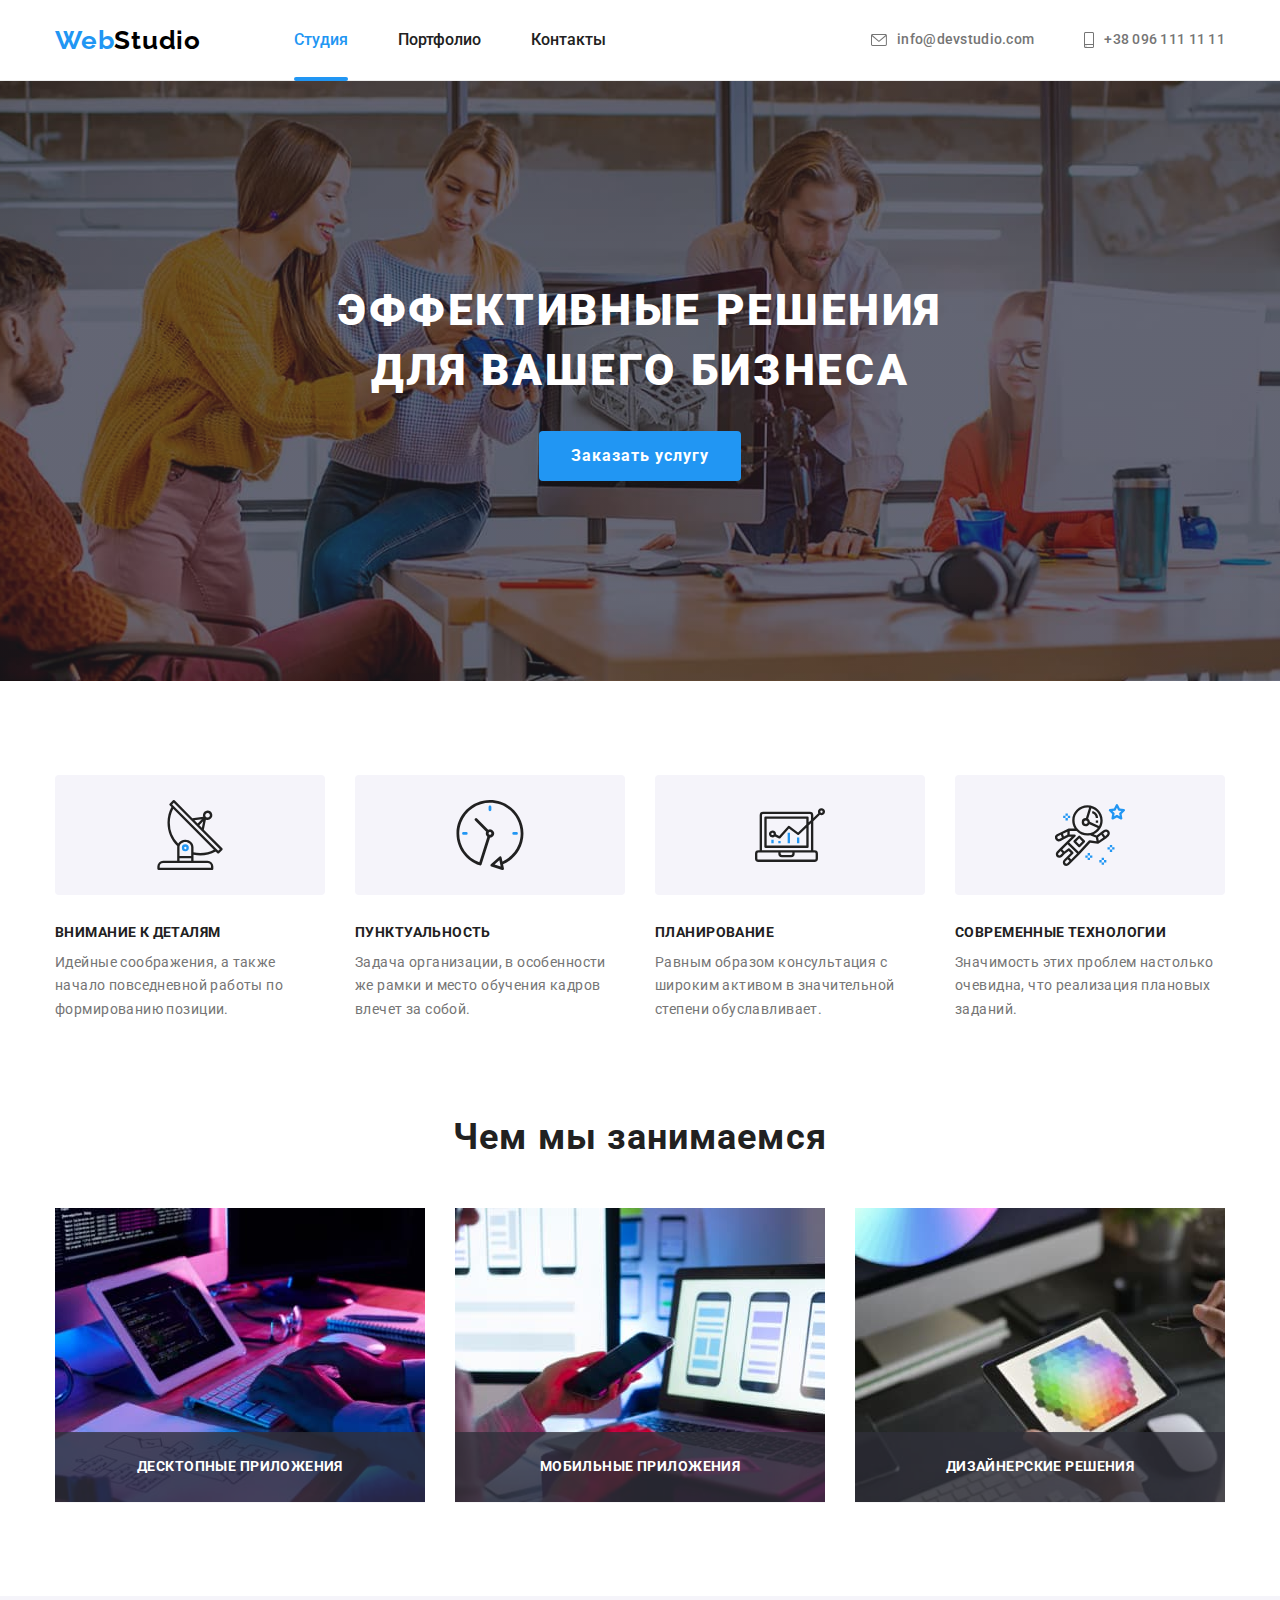
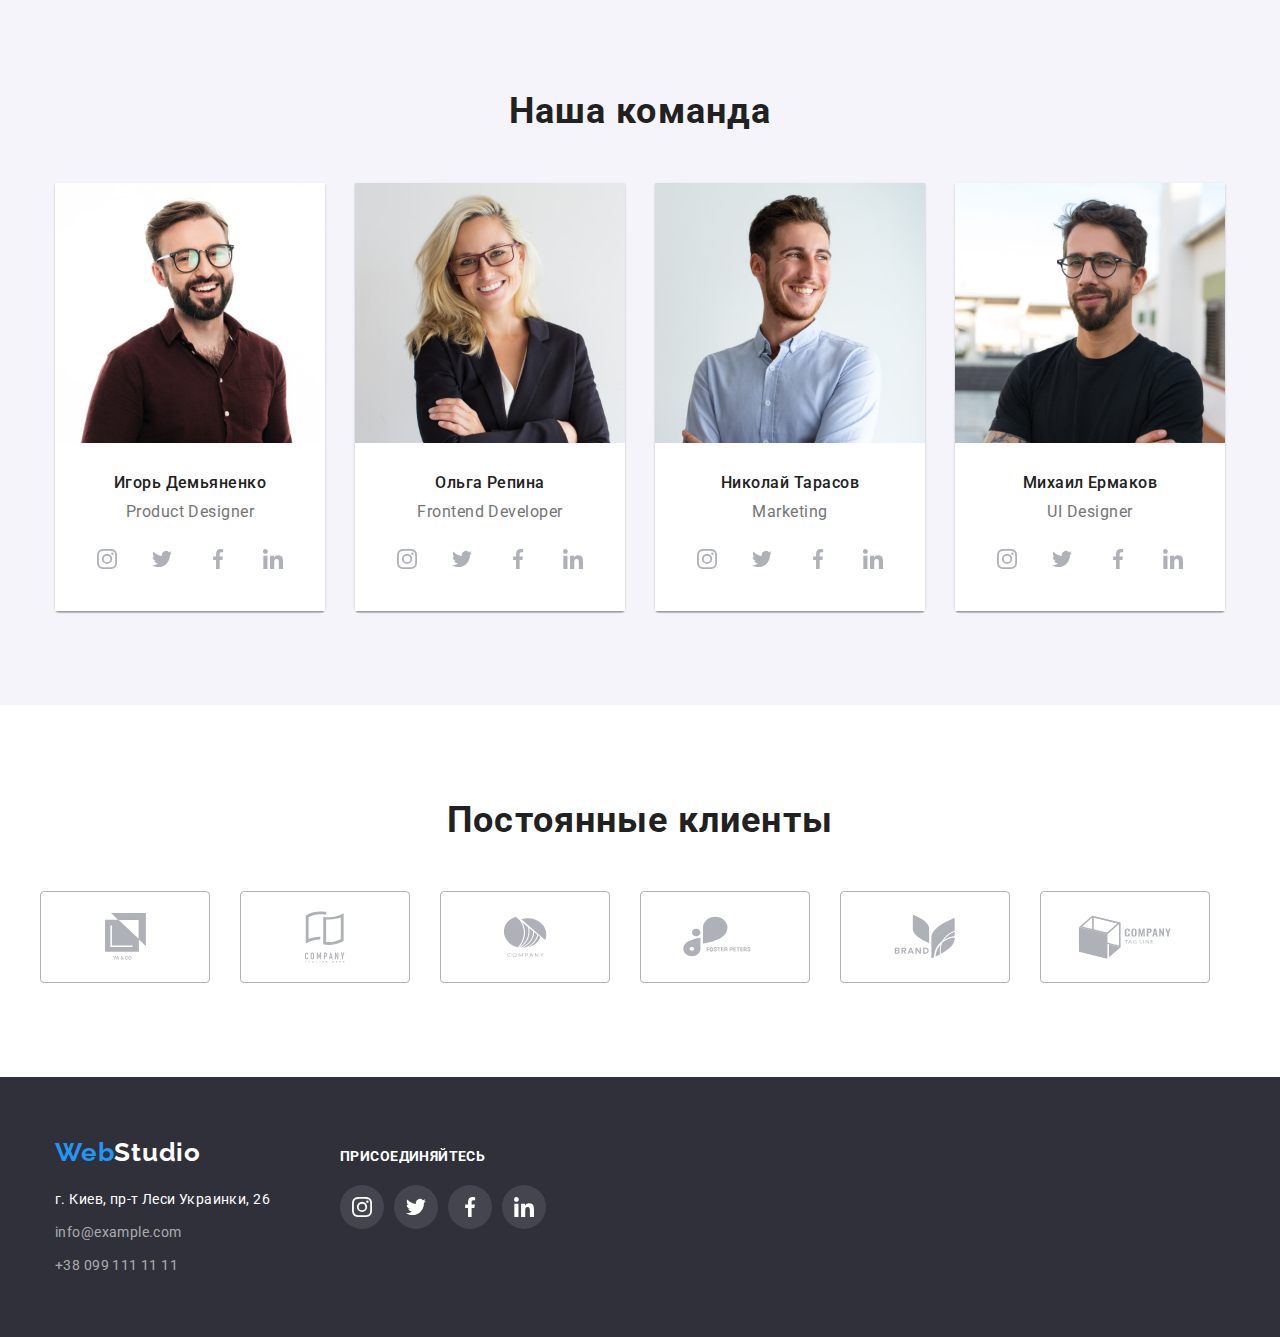
==== commit a19eab16: "flex 10" ====
--- a/index.html
+++ b/index.html
@@ -60,7 +60,7 @@
                         <li class="methods-list-item">
                             <div class="box-icon-methods">
                                 <svg class="icon-methods">
-                                    <use href="./images/icons.svg#icon-antenna"></use>
+                                    <use href="./images/icons.svg#icon-antenna-1"></use>
                                 </svg>
                             </div>
                             <h3 class="methods-list-item-title">Внимание к деталям</h3>
@@ -366,15 +366,14 @@
         </div>
     </footer>
 
-    <div class="backdrop" data-modal>
+    <div class="backdrop is-hidden" data-modal>
         <div class="modal" data-modal-close>
-            <button type="button" class="close-btn">X
-                <!-- <svg>
-                </svg> -->
+            <button type="button" class="close-btn">
+                <svg class="icon-close-btn" width=18px height=18px>
+                    <use href="./images/icons.svg#icon-close-black-18dp-2-1"></use>
+                </svg>
             </button>
-
         </div>
-
     </div>
     <script src="./js/modal.js"></script>
 </body>
--- a/css/styles.css
+++ b/css/styles.css
@@ -72,17 +72,17 @@
   height: auto;
 }
 /* ============ styles for header ============ */
+.contact-list-item,
+.contact-list,
+.site-nav,
+.nav-section,
+.menu .container {
+  display: flex;
+  align-items: center;
+}
 .menu {
   border-bottom: var(--line-color) solid 1px;
 }
-.menu .container {
-  display: flex;
-  /* align-items: center; */
-}
-.nav-section {
-  padding-top: 24px;
-  /* padding-bottom: 25px; */
-}
 .logo {
   font-family: "Raleway";
   font-weight: 700;
@@ -95,8 +95,6 @@
   color: var(--logo-black-textcolor);
 }
 .site-nav {
-  display: inline-flex;
-  /* align-items: center; */
   margin-left: 93px;
 }
 .nav-list-item:hover,
@@ -108,48 +106,45 @@
 .site-nav .nav-list-item.current {
   color: var(--theme-textcolor);
 }
+.nav-list-item {
+  position: relative;
+  font-weight: 500;
+  color: var(--title-textcolor);
+}
 .nav-list-item.current::after {
+  position: absolute;
   display: block;
   content: "";
-  width: 48px;
+  bottom: 0;
+  width: 100%;
   height: 4px;
+  border-radius: 2px;
   margin: 0 auto;
   margin-top: 28px;
   background-color: #2196f3;
 }
 .nav-list-item.current .site-nav {
-  display: flex;
   margin-left: 93px;
 }
 .site-nav .item:not(:last-child) {
   margin-right: 50px;
 }
 .contact-list {
-  display: flex;
   margin-left: auto;
-  /* align-items: center; */
 }
 .contact-list .item:not(:last-child) {
   margin-right: 50px;
 }
 .nav-list-item,
 .contact-list-item {
-  /* align-items: center; */
   padding: 32px 0px;
 }
 .contact-list-item {
-  display: flex;
-  /* align-items: center;
-  justify-content: center; */
   font-weight: 500;
   font-size: 14px;
   line-height: 1.14;
   letter-spacing: 0.02em;
   color: var(--paragraph-textcolor);
-}
-.nav-list-item {
-  font-weight: 500;
-  color: var(--title-textcolor);
 }
 .contact-list-item:hover,
 .contact-list-item:focus {
@@ -408,8 +403,6 @@
   transition-duration: var(--time-transition-duration);
   transition-timing-function: var(--timing-function);
 }
-.icon-clients {
-}
 /* ============ styles for footer ============ */
 .footer-section {
   padding: 60px 0px;
@@ -499,7 +492,6 @@
   transition-duration: var(--time-transition-duration);
   transition-timing-function: var(--timing-function);
 }
-
 /* ============ styles for PAGE portfolio ============ */
 .port {
   padding-top: 94px;
@@ -612,7 +604,6 @@
   transform: translateY(0%);
 }
 /* ============ styles for MODAL WINDOW ============ */
-
 .backdrop {
   position: fixed;
   top: 0;
@@ -620,6 +611,12 @@
   width: 100vw;
   height: 100vh;
   background-color: rgbA(0, 0, 0, 0.7);
+
+  opacity: 1;
+  visibility: visible;
+  pointer-events: auto;
+
+  transition: opacity 500ms linear, visibility 500ms linear;
 }
 .modal {
   position: absolute;
@@ -631,6 +628,9 @@
   background-color: var(--hover-textcolor);
 }
 .close-btn {
+  display: flex;
+  align-items: center;
+  justify-content: center;
   position: absolute;
   top: 8px;
   right: 8px;
@@ -642,3 +642,8 @@
   cursor: pointer;
   padding: 0;
 }
+.is-hidden {
+  opacity: 0;
+  visibility: hidden;
+  pointer-events: none;
+}
